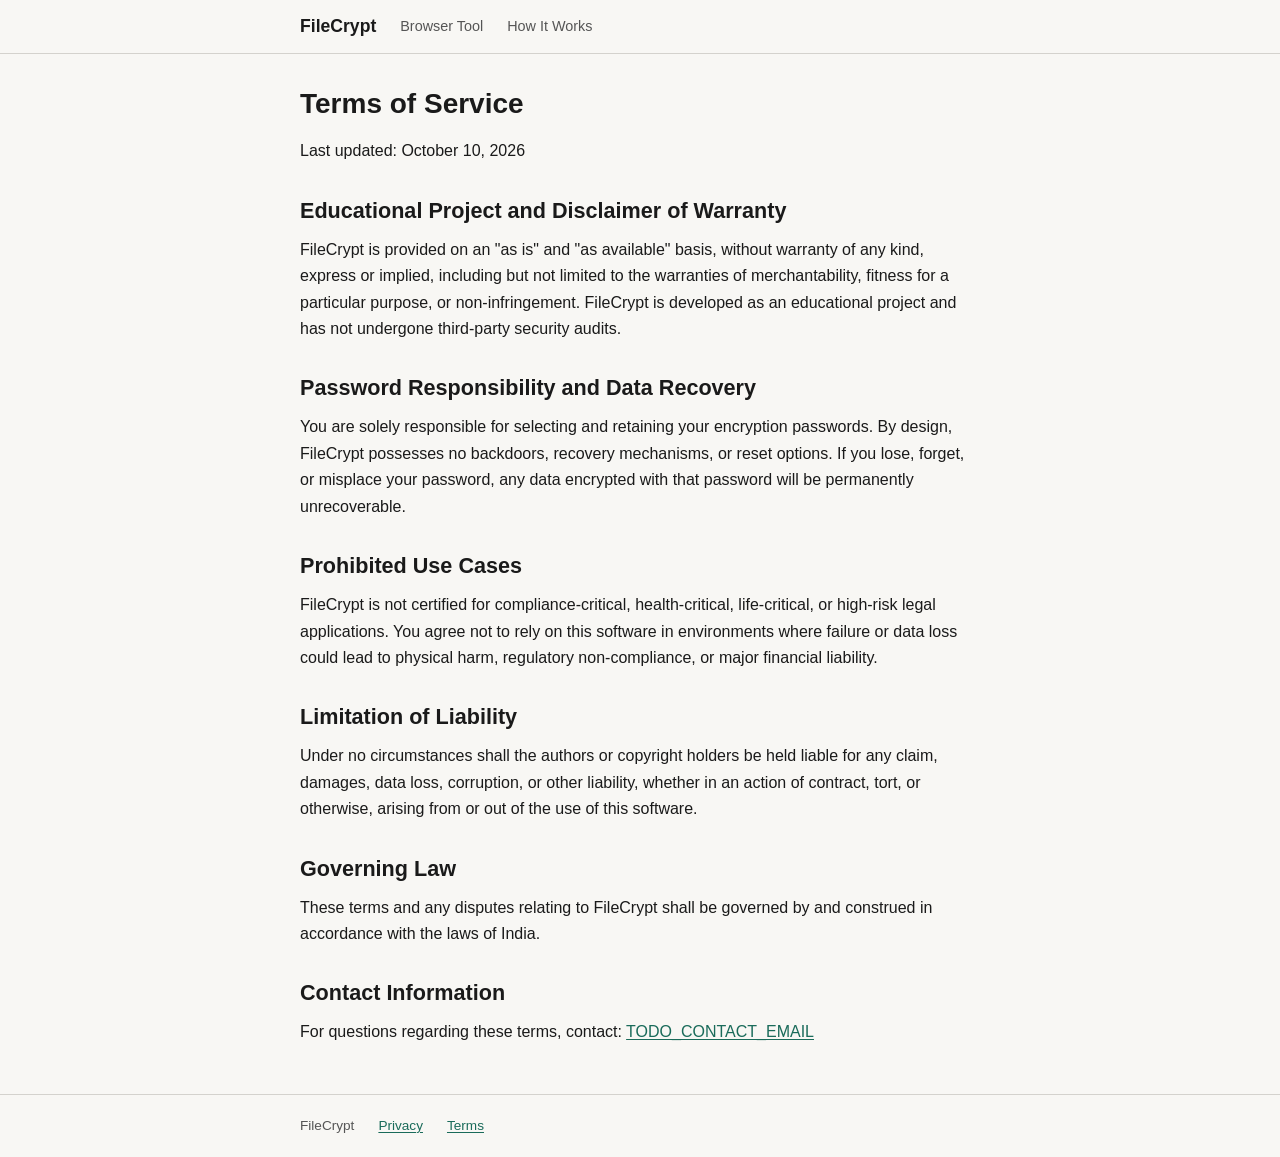
==== web/terms.html @ 0a579b33 "Initial commit: FileCrypt AES-256-GCM desktop and web application" ====
<!DOCTYPE html>
<html lang="en">
<head>
    <meta charset="utf-8">
    <meta name="viewport" content="width=device-width, initial-scale=1">
    <title>FileCrypt - Terms of Service</title>
    <meta name="description" content="Terms of service and liability disclaimer for FileCrypt.">
    <meta property="og:title" content="FileCrypt - Terms of Service">
    <meta property="og:description" content="Terms of service and liability disclaimer for FileCrypt.">
    <meta property="og:type" content="website">
    <meta name="theme-color" content="#1a6b5a">
    <link rel="icon" type="image/svg+xml" href="favicon.svg">
    <link rel="apple-touch-icon" href="favicon.svg">
    <link rel="stylesheet" href="style.css">
</head>
<body>
    <header class="site-nav">
        <div class="container">
            <a href="index.html" class="logo">FileCrypt</a>
            <a href="tool.html">Browser Tool</a>
            <a href="how-it-works.html">How It Works</a>
        </div>
    </header>

    <main>
        <div class="container">
            <h1>Terms of Service</h1>
            <p>Last updated: October 10, 2026</p>

            <h2>Educational Project and Disclaimer of Warranty</h2>
            <p>FileCrypt is provided on an "as is" and "as available" basis, without warranty of any kind, express or implied, including but not limited to the warranties of merchantability, fitness for a particular purpose, or non-infringement. FileCrypt is developed as an educational project and has not undergone third-party security audits.</p>

            <h2>Password Responsibility and Data Recovery</h2>
            <p>You are solely responsible for selecting and retaining your encryption passwords. By design, FileCrypt possesses no backdoors, recovery mechanisms, or reset options. If you lose, forget, or misplace your password, any data encrypted with that password will be permanently unrecoverable.</p>

            <h2>Prohibited Use Cases</h2>
            <p>FileCrypt is not certified for compliance-critical, health-critical, life-critical, or high-risk legal applications. You agree not to rely on this software in environments where failure or data loss could lead to physical harm, regulatory non-compliance, or major financial liability.</p>

            <h2>Limitation of Liability</h2>
            <p>Under no circumstances shall the authors or copyright holders be held liable for any claim, damages, data loss, corruption, or other liability, whether in an action of contract, tort, or otherwise, arising from or out of the use of this software.</p>

            <h2>Governing Law</h2>
            <p>These terms and any disputes relating to FileCrypt shall be governed by and construed in accordance with the laws of India.</p>

            <h2>Contact Information</h2>
            <p>For questions regarding these terms, contact: <a href="mailto:TODO_CONTACT_EMAIL">TODO_CONTACT_EMAIL</a></p>
        </div>
    </main>

    <footer class="site-footer">
        <div class="container">
            <span>FileCrypt</span>
            <a href="privacy.html">Privacy</a>
            <a href="terms.html">Terms</a>
        </div>
    </footer>
</body>
</html>
---- web/style.css ----
/* FileCrypt - Global Styles */

/* Reset */
*, *::before, *::after {
    box-sizing: border-box;
    margin: 0;
    padding: 0;
}

/* Variables */
:root {
    --bg: #f8f7f4;
    --text: #1a1a1a;
    --text-muted: #555;
    --accent: #1a6b5a;
    --accent-hover: #145647;
    --border: #d4d2cd;
    --code-bg: #eeedea;
    --font-stack: -apple-system, BlinkMacSystemFont, 'Segoe UI', Roboto, Oxygen, Ubuntu, Cantarell, sans-serif;
    --mono: 'SFMono-Regular', Consolas, 'Liberation Mono', Menlo, monospace;
    --max-w: 720px;
}

/* Base */
html {
    font-size: 16px;
    -webkit-text-size-adjust: 100%;
}

body {
    font-family: var(--font-stack);
    color: var(--text);
    background: var(--bg);
    line-height: 1.65;
    min-height: 100vh;
    display: flex;
    flex-direction: column;
}

/* Layout */
.container {
    max-width: var(--max-w);
    margin: 0 auto;
    padding: 0 1.25rem;
    width: 100%;
}

main {
    flex: 1;
    padding: 2rem 0;
}

/* Typography */
h1, h2, h3 {
    line-height: 1.3;
    font-weight: 600;
}

h1 { font-size: 1.75rem; margin-bottom: 1rem; }
h2 { font-size: 1.35rem; margin: 2rem 0 0.75rem; }
h3 { font-size: 1.1rem; margin: 1.5rem 0 0.5rem; }

p { margin-bottom: 1rem; }

a {
    color: var(--accent);
    text-decoration: underline;
    text-decoration-thickness: 1px;
    text-underline-offset: 2px;
}

a:hover, a:focus {
    color: var(--accent-hover);
}

a:focus-visible {
    outline: 2px solid var(--accent);
    outline-offset: 2px;
}

code {
    font-family: var(--mono);
    font-size: 0.9em;
    background: var(--code-bg);
    padding: 0.15em 0.35em;
    border-radius: 3px;
    word-break: break-all;
}

pre {
    background: var(--code-bg);
    padding: 1rem;
    border-radius: 4px;
    overflow-x: auto;
    margin-bottom: 1rem;
}

pre code {
    background: none;
    padding: 0;
}

ol, ul {
    margin: 0 0 1rem 1.5rem;
}

li {
    margin-bottom: 0.35rem;
}

/* Navigation */
.site-nav {
    border-bottom: 1px solid var(--border);
    padding: 0.75rem 0;
}

.site-nav .container {
    display: flex;
    align-items: center;
    gap: 1.5rem;
    flex-wrap: wrap;
}

.site-nav .logo {
    font-weight: 700;
    font-size: 1.1rem;
    color: var(--text);
    text-decoration: none;
}

.site-nav .logo:hover {
    color: var(--accent);
}

.site-nav a {
    font-size: 0.9rem;
    color: var(--text-muted);
    text-decoration: none;
}

.site-nav a:hover, .site-nav a:focus {
    color: var(--accent);
}

/* Footer */
.site-footer {
    border-top: 1px solid var(--border);
    padding: 1.25rem 0;
    font-size: 0.85rem;
    color: var(--text-muted);
}

.site-footer .container {
    display: flex;
    gap: 1.5rem;
    flex-wrap: wrap;
}

/* Buttons */
.btn {
    display: inline-block;
    padding: 0.55rem 1.25rem;
    background: var(--accent);
    color: #fff;
    border: none;
    border-radius: 4px;
    font-size: 0.95rem;
    font-family: inherit;
    cursor: pointer;
    text-decoration: none;
    line-height: 1.4;
}

.btn:hover, .btn:focus {
    background: var(--accent-hover);
    color: #fff;
}

.btn:focus-visible {
    outline: 2px solid var(--accent);
    outline-offset: 2px;
}

.btn:disabled {
    opacity: 0.5;
    cursor: not-allowed;
}

.btn-secondary {
    background: transparent;
    color: var(--accent);
    border: 1px solid var(--accent);
}

.btn-secondary:hover, .btn-secondary:focus {
    background: var(--accent);
    color: #fff;
}

/* Form controls */
input[type="text"],
input[type="password"],
input[type="file"] {
    font-family: inherit;
    font-size: 0.95rem;
    padding: 0.5rem 0.75rem;
    border: 1px solid var(--border);
    border-radius: 4px;
    background: #fff;
    color: var(--text);
    width: 100%;
}

input:focus {
    outline: none;
    border-color: var(--accent);
    box-shadow: 0 0 0 2px rgba(26, 107, 90, 0.2);
}

label {
    display: block;
    font-size: 0.9rem;
    font-weight: 500;
    margin-bottom: 0.3rem;
}

.checkbox-row {
    display: flex;
    align-items: center;
    gap: 0.5rem;
    margin: 0.5rem 0;
}

.checkbox-row input[type="checkbox"] {
    width: auto;
    accent-color: var(--accent);
}

/* Field group */
.field-group {
    margin-bottom: 1rem;
}

/* Tool area */
.drop-zone {
    border: 2px dashed var(--border);
    border-radius: 4px;
    padding: 2rem;
    text-align: center;
    cursor: pointer;
    margin-bottom: 1rem;
    color: var(--text-muted);
}

.drop-zone:hover, .drop-zone.drag-over {
    border-color: var(--accent);
    color: var(--accent);
}

.drop-zone:focus-visible {
    outline: 2px solid var(--accent);
    outline-offset: 2px;
}

.file-info {
    background: var(--code-bg);
    padding: 0.5rem 0.75rem;
    border-radius: 4px;
    margin-bottom: 1rem;
    font-size: 0.9rem;
}

.button-row {
    display: flex;
    gap: 0.75rem;
    margin: 1rem 0;
    flex-wrap: wrap;
}

/* Progress bar */
.progress-bar {
    width: 100%;
    height: 6px;
    background: var(--border);
    border-radius: 3px;
    overflow: hidden;
    margin: 1rem 0;
    display: none;
}

.progress-bar.active {
    display: block;
}

.progress-bar .progress-fill {
    height: 100%;
    background: var(--accent);
    width: 0%;
    border-radius: 3px;
}

.progress-bar.indeterminate .progress-fill {
    width: 30%;
    animation: indeterminate 1.2s linear infinite;
}

@keyframes indeterminate {
    0% { transform: translateX(-100%); }
    100% { transform: translateX(400%); }
}

/* Status log */
.status-log {
    font-family: var(--mono);
    font-size: 0.85rem;
    background: var(--code-bg);
    padding: 0.75rem;
    border-radius: 4px;
    min-height: 3rem;
    max-height: 10rem;
    overflow-y: auto;
    white-space: pre-wrap;
    word-break: break-word;
    margin: 1rem 0;
}

/* Hero */
.hero {
    padding: 2rem 0;
}

.hero h1 {
    font-size: 2rem;
}

.hero p {
    font-size: 1.05rem;
    color: var(--text-muted);
    max-width: 560px;
}

/* Section */
.section {
    margin: 2.5rem 0;
}

.note {
    font-size: 0.9rem;
    color: var(--text-muted);
    font-style: italic;
}

/* Download box */
.download-box {
    border: 1px solid var(--border);
    border-radius: 4px;
    padding: 1.25rem;
    margin: 1rem 0;
}

/* Steps */
.steps {
    counter-reset: step-counter;
    list-style: none;
    margin-left: 0;
}

.steps li {
    counter-increment: step-counter;
    padding-left: 2rem;
    position: relative;
    margin-bottom: 0.75rem;
}

.steps li::before {
    content: counter(step-counter);
    position: absolute;
    left: 0;
    top: 0;
    width: 1.4rem;
    height: 1.4rem;
    background: var(--accent);
    color: #fff;
    border-radius: 50%;
    font-size: 0.8rem;
    font-weight: 600;
    display: flex;
    align-items: center;
    justify-content: center;
}

/* Table for format spec */
.spec-table {
    width: 100%;
    border-collapse: collapse;
    margin: 1rem 0;
    font-size: 0.9rem;
}

.spec-table th, .spec-table td {
    border: 1px solid var(--border);
    padding: 0.5rem 0.75rem;
    text-align: left;
}

.spec-table th {
    background: var(--code-bg);
    font-weight: 600;
}

/* Hidden utility */
.hidden {
    display: none !important;
}

/* Responsive */
@media (max-width: 480px) {
    .hero h1 { font-size: 1.5rem; }
    h1 { font-size: 1.4rem; }
    h2 { font-size: 1.2rem; }
    .drop-zone { padding: 1.25rem; }
}
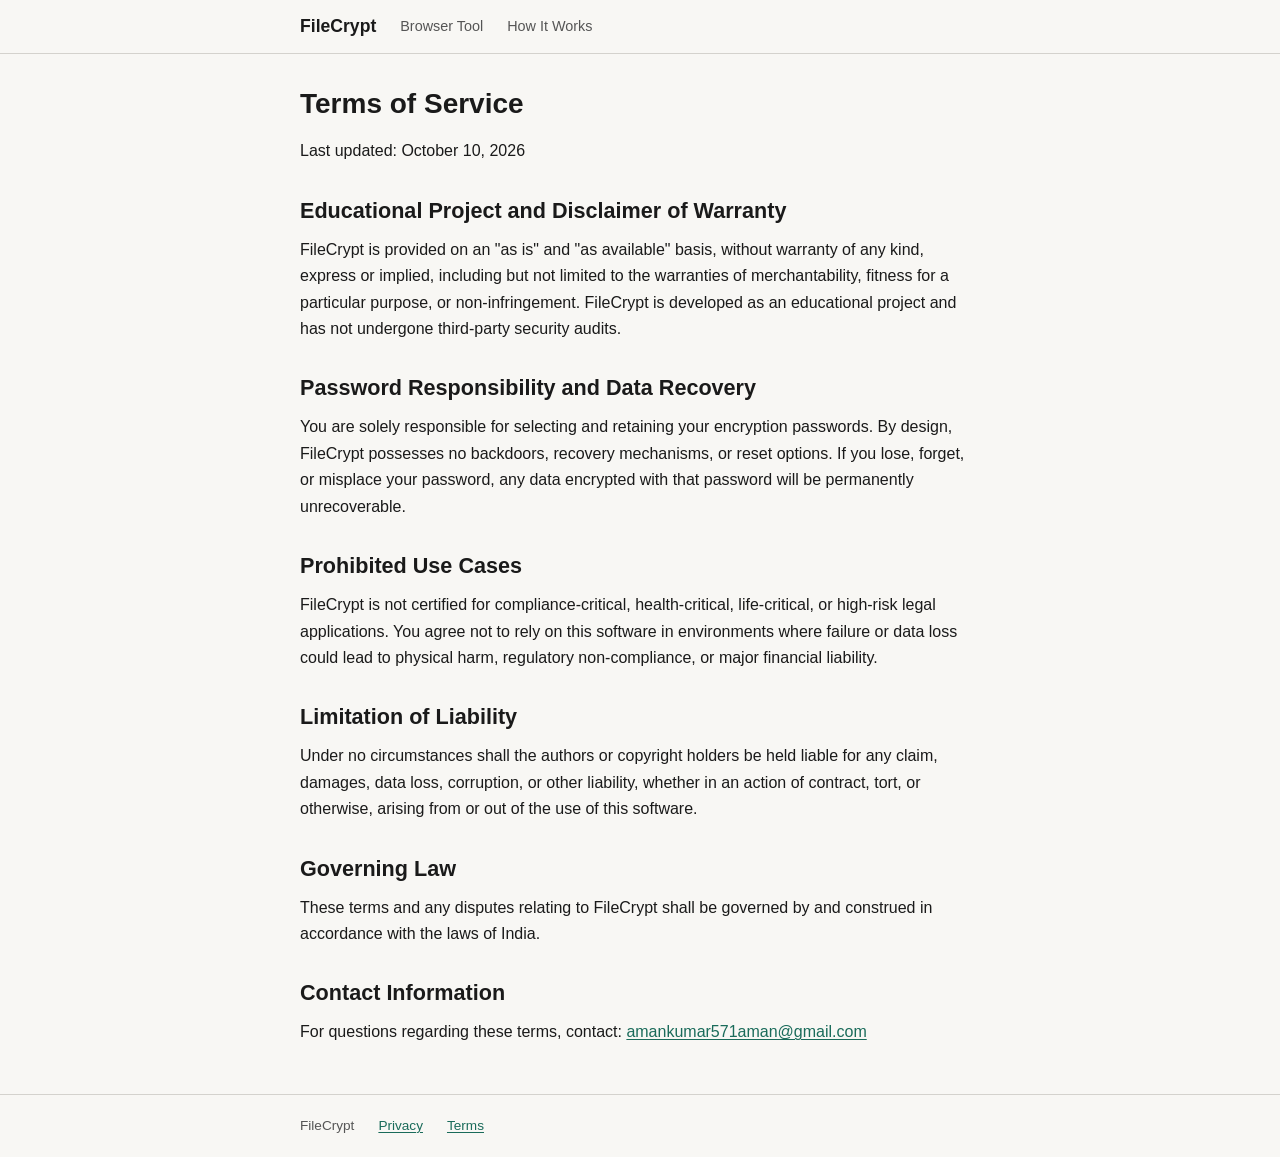
==== commit 423cb2e0: "Proper Sign Management" ====
--- a/web/terms.html
+++ b/web/terms.html
@@ -1,5 +1,6 @@
 <!DOCTYPE html>
 <html lang="en">
+
 <head>
     <meta charset="utf-8">
     <meta name="viewport" content="width=device-width, initial-scale=1">
@@ -13,6 +14,7 @@
     <link rel="apple-touch-icon" href="favicon.svg">
     <link rel="stylesheet" href="style.css">
 </head>
+
 <body>
     <header class="site-nav">
         <div class="container">
@@ -28,22 +30,33 @@
             <p>Last updated: October 10, 2026</p>
 
             <h2>Educational Project and Disclaimer of Warranty</h2>
-            <p>FileCrypt is provided on an "as is" and "as available" basis, without warranty of any kind, express or implied, including but not limited to the warranties of merchantability, fitness for a particular purpose, or non-infringement. FileCrypt is developed as an educational project and has not undergone third-party security audits.</p>
+            <p>FileCrypt is provided on an "as is" and "as available" basis, without warranty of any kind, express or
+                implied, including but not limited to the warranties of merchantability, fitness for a particular
+                purpose, or non-infringement. FileCrypt is developed as an educational project and has not undergone
+                third-party security audits.</p>
 
             <h2>Password Responsibility and Data Recovery</h2>
-            <p>You are solely responsible for selecting and retaining your encryption passwords. By design, FileCrypt possesses no backdoors, recovery mechanisms, or reset options. If you lose, forget, or misplace your password, any data encrypted with that password will be permanently unrecoverable.</p>
+            <p>You are solely responsible for selecting and retaining your encryption passwords. By design, FileCrypt
+                possesses no backdoors, recovery mechanisms, or reset options. If you lose, forget, or misplace your
+                password, any data encrypted with that password will be permanently unrecoverable.</p>
 
             <h2>Prohibited Use Cases</h2>
-            <p>FileCrypt is not certified for compliance-critical, health-critical, life-critical, or high-risk legal applications. You agree not to rely on this software in environments where failure or data loss could lead to physical harm, regulatory non-compliance, or major financial liability.</p>
+            <p>FileCrypt is not certified for compliance-critical, health-critical, life-critical, or high-risk legal
+                applications. You agree not to rely on this software in environments where failure or data loss could
+                lead to physical harm, regulatory non-compliance, or major financial liability.</p>
 
             <h2>Limitation of Liability</h2>
-            <p>Under no circumstances shall the authors or copyright holders be held liable for any claim, damages, data loss, corruption, or other liability, whether in an action of contract, tort, or otherwise, arising from or out of the use of this software.</p>
+            <p>Under no circumstances shall the authors or copyright holders be held liable for any claim, damages, data
+                loss, corruption, or other liability, whether in an action of contract, tort, or otherwise, arising from
+                or out of the use of this software.</p>
 
             <h2>Governing Law</h2>
-            <p>These terms and any disputes relating to FileCrypt shall be governed by and construed in accordance with the laws of India.</p>
+            <p>These terms and any disputes relating to FileCrypt shall be governed by and construed in accordance with
+                the laws of India.</p>
 
             <h2>Contact Information</h2>
-            <p>For questions regarding these terms, contact: <a href="mailto:TODO_CONTACT_EMAIL">TODO_CONTACT_EMAIL</a></p>
+            <p>For questions regarding these terms, contact: <a
+                    href="mailto:[EMAIL_ADDRESS]">amankumar571aman@gmail.com</a></p>
         </div>
     </main>
 
@@ -55,4 +68,5 @@
         </div>
     </footer>
 </body>
+
 </html>
